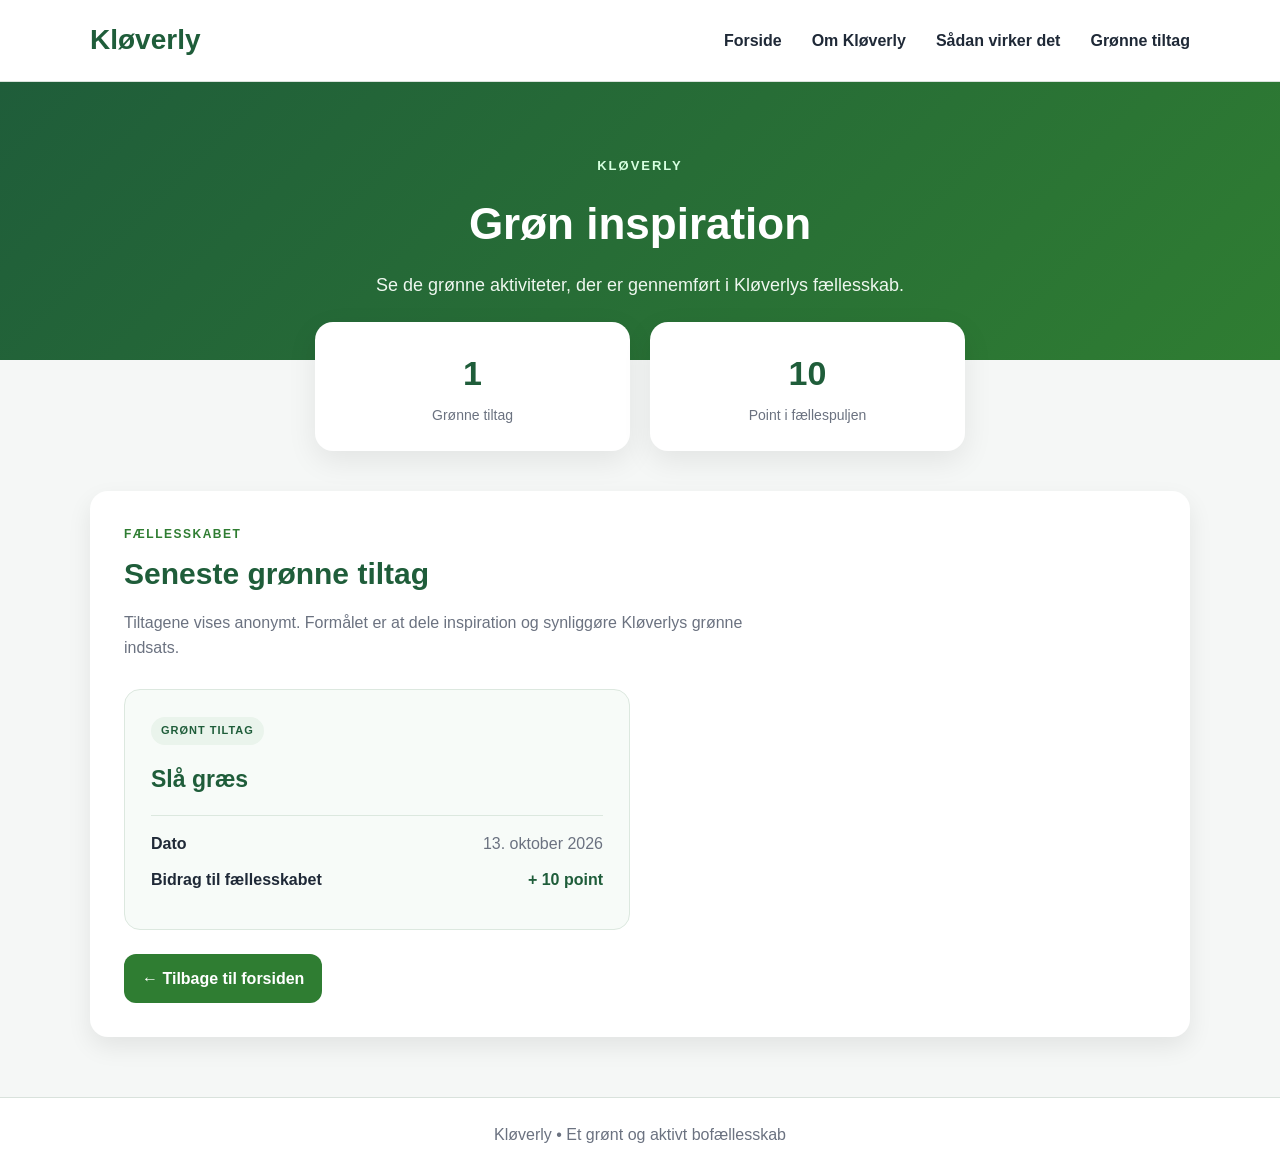
==== src/main/resources/web/groenne-tiltag.html @ be01302f "Færdiggør Kløverly-system og hjemmeside - Opdateret design og navigation - Færdiggjort beboer-, opga" ====
<!DOCTYPE html>

<html lang="da">

<head>

    <meta charset="UTF-8">

    <meta
        name="viewport"
        content="width=device-width, initial-scale=1.0"
    >

    <title>
        Grønne tiltag - Kløverly
    </title>

    <link
        rel="stylesheet"
        href="style.css"
    >

</head>


<body class="green-page">


<!-- =========================
     MENU
========================= -->

<header class="topbar">

    <div class="container">

        <a
            href="index.html"
            class="logo"
        >
            Kløverly
        </a>


        <nav class="nav-links">

            <a href="index.html">
                Forside
            </a>

            <a href="index.html#om">
                Om Kløverly
            </a>

            <a href="index.html#hvordan">
                Sådan virker det
            </a>

            <a href="groenne-tiltag.html">
                Grønne tiltag
            </a>

        </nav>

    </div>

</header>


<!-- =========================
     HERO
========================= -->

<section class="page-header">

    <div class="container">

        <span class="page-label">
            KLØVERLY
        </span>

        <h1>
            Grøn inspiration
        </h1>

        <p>
            Se de grønne aktiviteter,
            der er gennemført i
            Kløverlys fællesskab.
        </p>

    </div>

</section>


<!-- =========================
     INDHOLD
========================= -->

<main>

    <div class="container">


        <!-- OVERSIGT -->

        <section class="green-summary">


            <div class="green-summary-card">

                <span class="summary-number">
                    1
                </span>

                <span class="summary-label">
                    Grønne tiltag
                </span>

            </div>


            <div class="green-summary-card">

                <span class="summary-number">
                    10
                </span>

                <span class="summary-label">
                    Point i fællespuljen
                </span>

            </div>


        </section>


        <!-- TILTAG -->

        <section class="content-box">


            <div class="green-section-heading">

                <div>

                    <span class="section-kicker">
                        FÆLLESSKABET
                    </span>

                    <h2>
                        Seneste grønne tiltag
                    </h2>

                    <p>
                        Tiltagene vises anonymt.
                        Formålet er at dele
                        inspiration og synliggøre
                        Kløverlys grønne indsats.
                    </p>

                </div>

            </div>


            <div class="tiltag-grid">

                <article class="tiltag-card">

    <span class="tiltag-badge">
        GRØNT TILTAG
    </span>

    <h3>
Slå græs    </h3>


    <div class="tiltag-info">


        <p>

            <strong>
                Dato
            </strong>

            <span>
13. oktober 2026            </span>

        </p>


        <p>

            <strong>
                Bidrag til fællesskabet
            </strong>

            <span class="point-value">
                +
10                point
            </span>

        </p>


    </div>

</article>


            </div>


            <a
                href="index.html"
                class="back-link"
            >
                ← Tilbage til forsiden
            </a>


        </section>

    </div>

</main>


<!-- =========================
     FOOTER
========================= -->

<footer>

    <div class="container">

        Kløverly •
        Et grønt og aktivt bofællesskab

    </div>

</footer>


</body>

</html>
---- src/main/resources/web/style.css ----
html {
  scroll-behavior: smooth;
  scroll-padding-top: 100px;
}

:root {
  --green-dark: #1f5d3a;
  --green: #2f7d32;
  --green-light: #eaf4ec;
  --bg: #f5f7f6;
  --white: #ffffff;
  --text: #1f2937;
  --muted: #6b7280;
  --border: #d9e2dc;
  --shadow: 0 10px 25px rgba(0, 0, 0, 0.08);
  --radius: 18px;
}

* {
  margin: 0;
  padding: 0;
  box-sizing: border-box;
}

body {
  font-family: Arial, sans-serif;
  background: var(--bg);
  color: var(--text);
  line-height: 1.6;
}

a {
  text-decoration: none;
}

.container {
  width: min(1100px, 92%);
  margin: 0 auto;
}

/* =========================
   TOPBAR
========================= */

.topbar {
  background: var(--white);
  border-bottom: 1px solid var(--border);
  position: sticky;
  top: 0;
  z-index: 1000;
}

.topbar .container {
  display: flex;
  justify-content: space-between;
  align-items: center;
  padding: 18px 0;
}

.logo {
  font-size: 28px;
  font-weight: bold;
  color: var(--green-dark);
}

.nav-links {
  display: flex;
  align-items: center;
  gap: 30px;
}

.nav-links a {
  color: var(--text);
  font-weight: 600;
  transition: 0.2s;
}

.nav-links a:hover {
  color: var(--green);
}

/* =========================
   HERO
========================= */

.hero {
  background: linear-gradient(
      135deg,
      var(--green-dark),
      var(--green)
  );

  color: white;
  padding: 90px 0 80px;
}

.hero-grid {
  display: grid;
  grid-template-columns: 1.2fr 0.8fr;
  gap: 40px;
  align-items: center;
}

.hero h1 {
  font-size: 52px;
  line-height: 1.2;
  margin-bottom: 16px;
}

.hero p {
  font-size: 19px;
  max-width: 620px;
  color: #eef7ef;
  margin-bottom: 28px;
}

.hero-buttons {
  display: flex;
  gap: 16px;
  flex-wrap: wrap;
}

.btn {
  display: inline-block;
  padding: 14px 22px;
  border-radius: 12px;
  font-weight: bold;
  transition: 0.2s;
}

.btn:hover {
  transform: translateY(-2px);
}

.btn-primary {
  background: white;
  color: var(--green-dark);
}

.btn-secondary {
  background: rgba(255, 255, 255, 0.15);
  color: white;
  border: 1px solid rgba(255, 255, 255, 0.25);
}

.btn-secondary:hover {
  background: rgba(255, 255, 255, 0.25);
}

.hero-card {
  background: rgba(255, 255, 255, 0.12);
  border: 1px solid rgba(255, 255, 255, 0.18);
  border-radius: var(--radius);
  padding: 28px;
  backdrop-filter: blur(6px);
}

.hero-card h3 {
  margin-bottom: 16px;
  font-size: 24px;
}

.hero-card ul {
  list-style: none;
}

.hero-card li {
  margin-bottom: 12px;
  padding-left: 22px;
  position: relative;
}

.hero-card li::before {
  content: "✓";
  position: absolute;
  left: 0;
  color: #d7ffe0;
  font-weight: bold;
}

/* =========================
   STATISTIK
========================= */

.stats {
  margin-top: -40px;
  margin-bottom: 50px;
}

.stats-grid {
  display: grid;
  grid-template-columns: repeat(4, 1fr);
  gap: 18px;
}

.stat-card {
  background: var(--white);
  padding: 24px;
  border-radius: var(--radius);
  box-shadow: var(--shadow);
  text-align: center;
}

.stat-card h3 {
  font-size: 32px;
  color: var(--green-dark);
  margin-bottom: 6px;
}

.stat-card p {
  color: var(--muted);
  font-size: 15px;
}

/* =========================
   SEKTIONER
========================= */

.section {
  padding: 45px 0 65px;
}

.section-title {
  font-size: 34px;
  margin-bottom: 12px;
  color: var(--green-dark);
}

.section-subtitle {
  color: var(--muted);
  margin-bottom: 30px;
  max-width: 700px;
}

.card-grid {
  display: grid;
  grid-template-columns: repeat(3, 1fr);
  gap: 22px;
}

.info-card {
  background: var(--white);
  padding: 28px;
  border-radius: var(--radius);
  box-shadow: var(--shadow);
}

.info-card h3 {
  margin-bottom: 12px;
  color: var(--green-dark);
}

.info-card p {
  margin-bottom: 10px;
}

/* =========================
   CTA
========================= */

.cta-box {
  background: var(--green-light);
  border: 1px solid #d6e8d8;
  border-radius: var(--radius);
  padding: 30px;

  display: flex;
  justify-content: space-between;
  align-items: center;

  gap: 20px;
  flex-wrap: wrap;
}

.cta-box h2 {
  color: var(--green-dark);
  margin-bottom: 8px;
}

.cta-box .btn {
  background: var(--white);
  color: var(--green-dark);
}

/* =========================
   GRØNNE TILTAG SIDE
========================= */

.page-header {
  background: linear-gradient(
      135deg,
      var(--green-dark),
      var(--green)
  );

  color: white;
  padding: 70px 0 60px;
  text-align: center;
}

.page-header h1 {
  font-size: 44px;
  margin-bottom: 12px;
}

.page-header p {
  font-size: 18px;
  color: #eef7ef;
}

.content-box {
  background: var(--white);
  border-radius: var(--radius);
  box-shadow: var(--shadow);

  padding: 34px;
  margin: 40px auto 60px;
}

.content-box h2 {
  color: var(--green-dark);
  margin-bottom: 12px;
}

.tiltag-grid {
  display: grid;
  gap: 18px;
  margin-top: 25px;
}

.tiltag-card {
  background: #f7fbf8;
  border: 1px solid #dce8df;
  border-left: 6px solid var(--green);

  border-radius: 14px;
  padding: 24px;
}

.tiltag-card h3 {
  margin-bottom: 10px;
  color: var(--green-dark);
}

.tiltag-card p {
  margin-bottom: 6px;
  color: #374151;
}

.empty-box {
  background: #f8faf8;
  border: 2px dashed #cdd9cf;

  border-radius: 14px;
  padding: 30px;

  text-align: center;
  color: var(--muted);
}

.back-link {
  display: inline-block;

  margin-top: 24px;
  padding: 12px 18px;

  background: var(--green);
  color: white;

  border-radius: 12px;
  font-weight: bold;
}

.back-link:hover {
  background: var(--green-dark);
}

/* =========================
   FOOTER
========================= */

footer {
  background: var(--white);
  border-top: 1px solid var(--border);

  padding: 24px 0;
  margin-top: 20px;

  color: var(--muted);
  text-align: center;
}

/* =========================
   MOBIL
========================= */

@media (max-width: 900px) {

  .hero-grid,
  .card-grid,
  .stats-grid {
    grid-template-columns: 1fr;
  }

  .hero {
    padding: 60px 0;
  }

  .hero h1 {
    font-size: 38px;
  }

  .page-header h1 {
    font-size: 34px;
  }

  .nav-links {
    gap: 14px;
    font-size: 14px;
  }
}

@media (max-width: 650px) {

  .topbar .container {
    flex-direction: column;
    gap: 12px;
  }

  .nav-links {
    flex-wrap: wrap;
    justify-content: center;
  }

  .hero h1 {
    font-size: 34px;
  }

  .stats {
    margin-top: 20px;
  }
}

/* =========================
   NY GRØN SIDE
========================= */

.green-page {
  min-height: 100vh;
  display: flex;
  flex-direction: column;
}

.green-page main {
  flex: 1;
}

/* Lille tekst over hero-titlen */

.page-label {
  display: inline-block;
  margin-bottom: 12px;

  font-size: 13px;
  font-weight: bold;
  letter-spacing: 2px;

  color: #d7ffe0;
}

/* =========================
   OVERSIGTSKORT
========================= */

.green-summary {
  display: grid;
  grid-template-columns: repeat(2, 1fr);
  gap: 20px;

  max-width: 650px;

  margin: -38px auto 35px;
  position: relative;
  z-index: 5;
}

.green-summary-card {
  background: white;

  border-radius: 18px;

  padding: 24px 30px;

  box-shadow:
      0 10px 30px rgba(0, 0, 0, 0.08);

  display: flex;
  flex-direction: column;

  align-items: center;
  justify-content: center;

  text-align: center;
}

.summary-number {
  font-size: 34px;
  font-weight: bold;

  color: var(--green-dark);
}

.summary-label {
  margin-top: 4px;

  font-size: 14px;

  color: var(--muted);
}

/* =========================
   OVERSKRIFT
========================= */

.green-section-heading {
  display: flex;

  justify-content: space-between;
  align-items: end;

  gap: 20px;

  margin-bottom: 28px;
}

.section-kicker {
  display: block;

  margin-bottom: 6px;

  font-size: 12px;
  font-weight: bold;

  letter-spacing: 1.5px;

  color: var(--green);
}

.green-section-heading h2 {
  font-size: 30px;
}

.green-section-heading p {
  color: var(--muted);

  max-width: 650px;

  margin-top: 6px;
}

/* =========================
   TILTAG
========================= */

.tiltag-grid {
  display: grid;

  grid-template-columns:
    repeat(2, minmax(0, 1fr));

  gap: 20px;

  margin-top: 15px;
}

.tiltag-card {
  background: #f7fbf8;

  border: 1px solid #dce8df;

  border-radius: 16px;

  padding: 26px;

  transition:
      transform 0.2s,
      box-shadow 0.2s;

  position: relative;
}

.tiltag-card:hover {
  transform: translateY(-3px);

  box-shadow:
      0 10px 24px rgba(31, 93, 58, 0.10);
}

.tiltag-card h3 {
  font-size: 23px;

  margin-top: 16px;
  margin-bottom: 18px;

  color: var(--green-dark);
}

/* Lille mærkat */

.tiltag-badge {
  display: inline-block;

  padding: 5px 10px;

  border-radius: 50px;

  background: var(--green-light);

  color: var(--green-dark);

  font-size: 11px;
  font-weight: bold;

  letter-spacing: 1px;
}

/* Information i kort */

.tiltag-info {
  border-top: 1px solid #dce8df;

  padding-top: 15px;
}

.tiltag-info p {
  display: flex;

  justify-content: space-between;

  gap: 20px;

  margin-bottom: 10px;

  color: var(--muted);
}

.tiltag-info strong {
  color: var(--text);
}

.point-value {
  color: var(--green-dark);

  font-weight: bold;
}

/* =========================
   TOM SIDE
========================= */

.empty-box {
  grid-column: 1 / -1;

  background: #f7fbf8;

  border: 2px dashed #cdd9cf;

  border-radius: 16px;

  padding: 45px 30px;

  text-align: center;
}

.empty-box h3 {
  color: var(--green-dark);

  margin-bottom: 8px;
}

.empty-box p {
  color: var(--muted);
}

/* =========================
   FOOTER
========================= */

.green-page footer {
  margin-top: auto;
}

/* =========================
   MOBIL
========================= */

@media (max-width: 750px) {

  .green-summary {
    grid-template-columns: 1fr;

    margin-top: 25px;
  }

  .tiltag-grid {
    grid-template-columns: 1fr;
  }

  .green-section-heading h2 {
    font-size: 26px;
  }

}
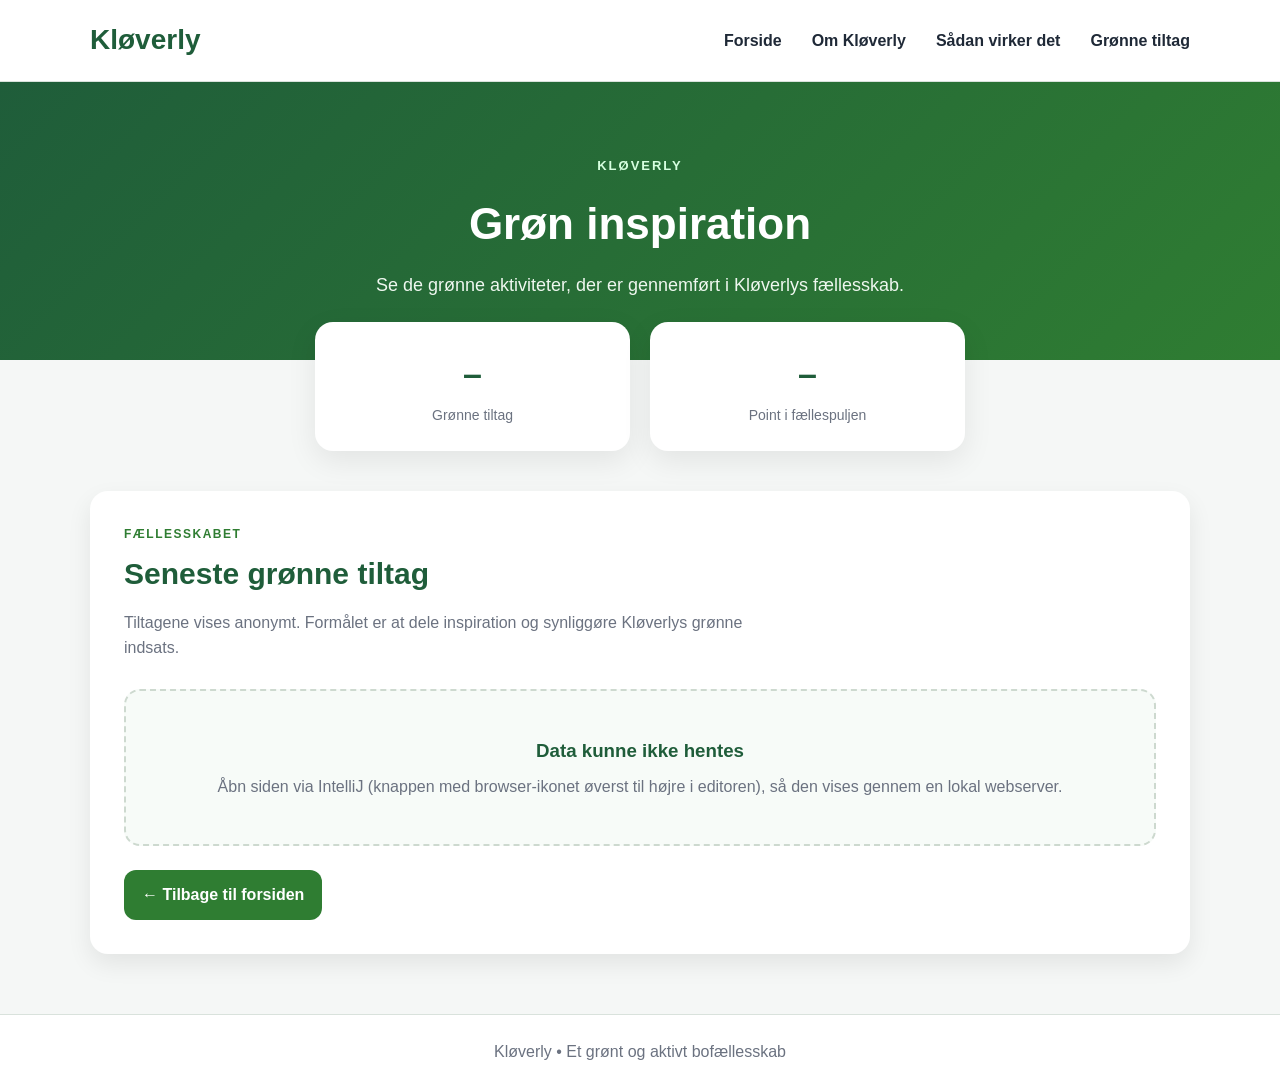
==== commit 69e32350: "ja web javascript hjemmeside" ====
--- a/src/main/resources/web/groenne-tiltag.html
+++ b/src/main/resources/web/groenne-tiltag.html
@@ -110,9 +110,7 @@
 
             <div class="green-summary-card">
 
-                <span class="summary-number">
-                    1
-                </span>
+                <span class="summary-number" id="antal-groenne-tiltag">–</span>
 
                 <span class="summary-label">
                     Grønne tiltag
@@ -123,9 +121,7 @@
 
             <div class="green-summary-card">
 
-                <span class="summary-number">
-                    10
-                </span>
+                <span class="summary-number" id="faelles-point">–</span>
 
                 <span class="summary-label">
                     Point i fællespuljen
@@ -166,53 +162,8 @@
             </div>
 
 
-            <div class="tiltag-grid">
-
-                <article class="tiltag-card">
-
-    <span class="tiltag-badge">
-        GRØNT TILTAG
-    </span>
-
-    <h3>
-Slå græs    </h3>
-
-
-    <div class="tiltag-info">
-
-
-        <p>
-
-            <strong>
-                Dato
-            </strong>
-
-            <span>
-13. oktober 2026            </span>
-
-        </p>
-
-
-        <p>
-
-            <strong>
-                Bidrag til fællesskabet
-            </strong>
-
-            <span class="point-value">
-                +
-10                point
-            </span>
-
-        </p>
-
-
-    </div>
-
-</article>
-
-
-            </div>
+            <!-- Kortene laves af kloeverly.js ud fra data.json -->
+            <div class="tiltag-grid" id="tiltag-liste"></div>
 
 
             <a
@@ -246,6 +197,8 @@
 </footer>
 
 
+<script src="kloeverly.js"></script>
+
 </body>
 
 </html>
